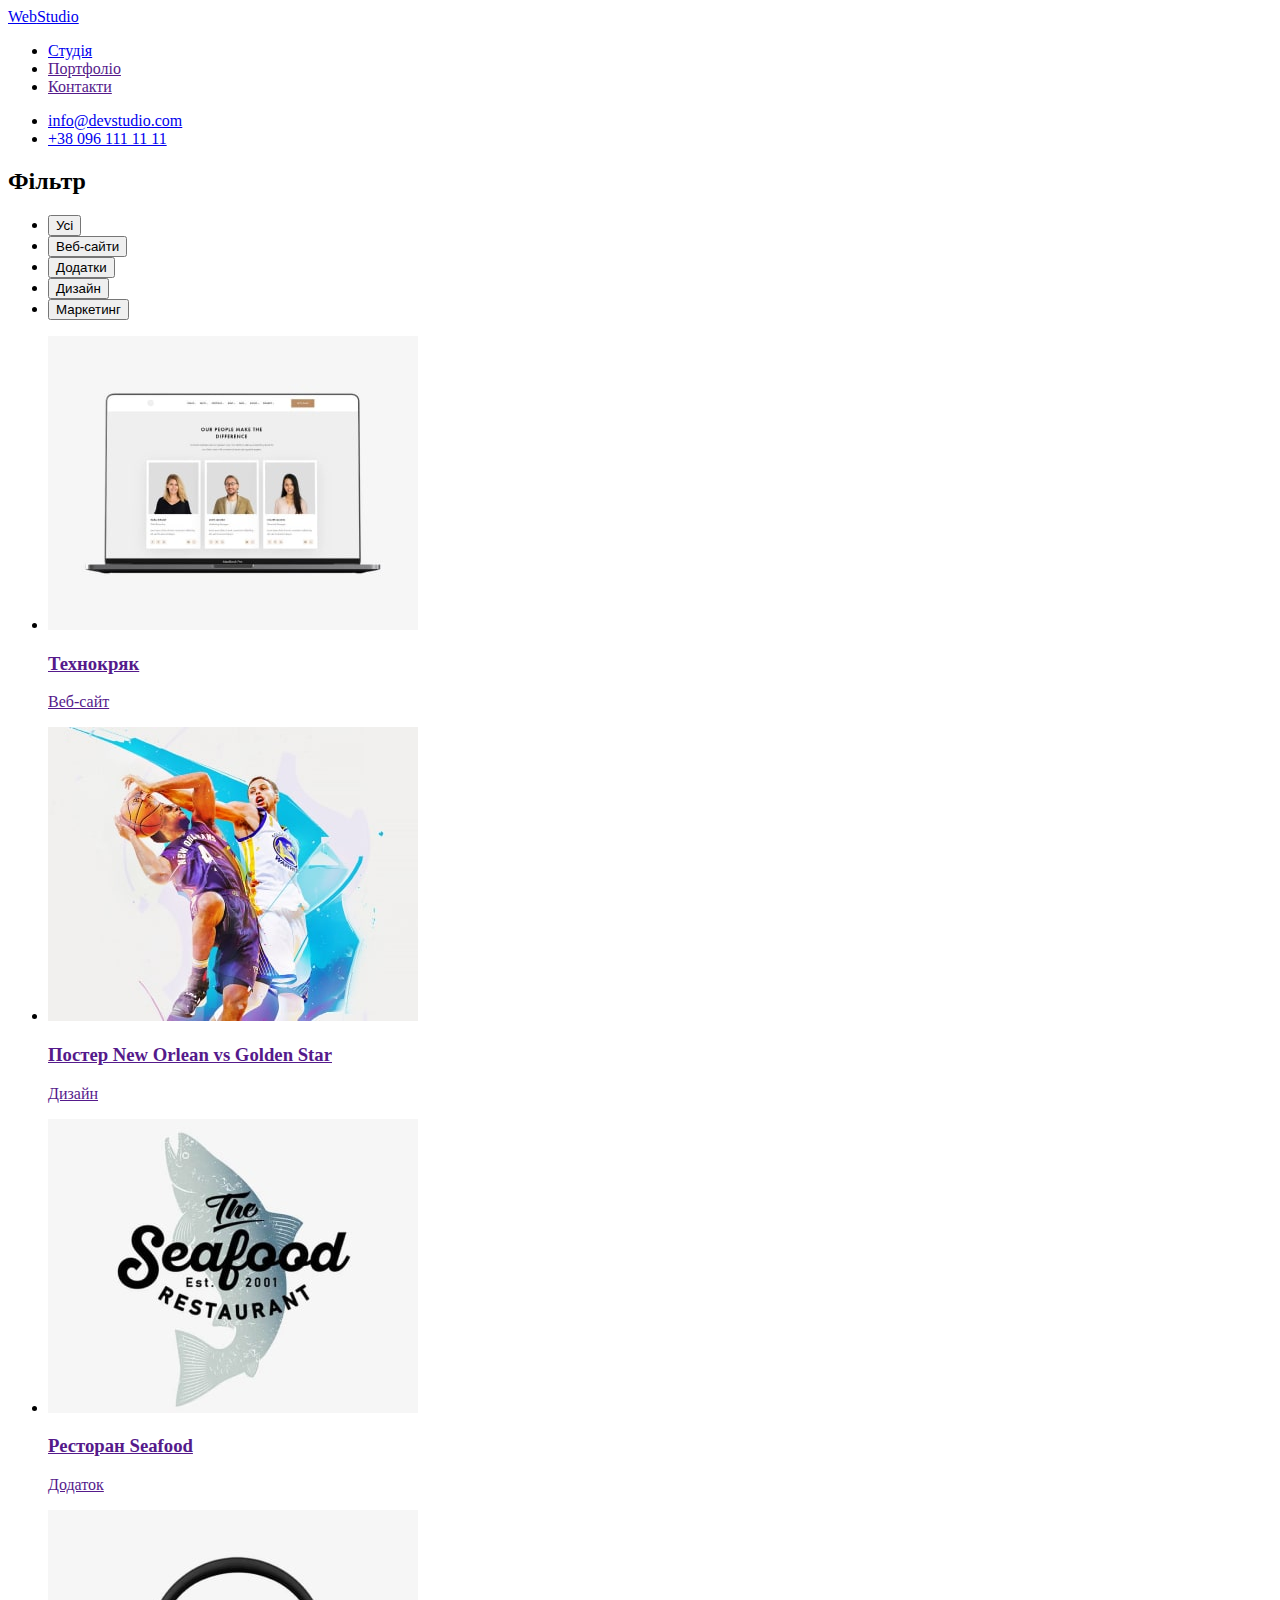
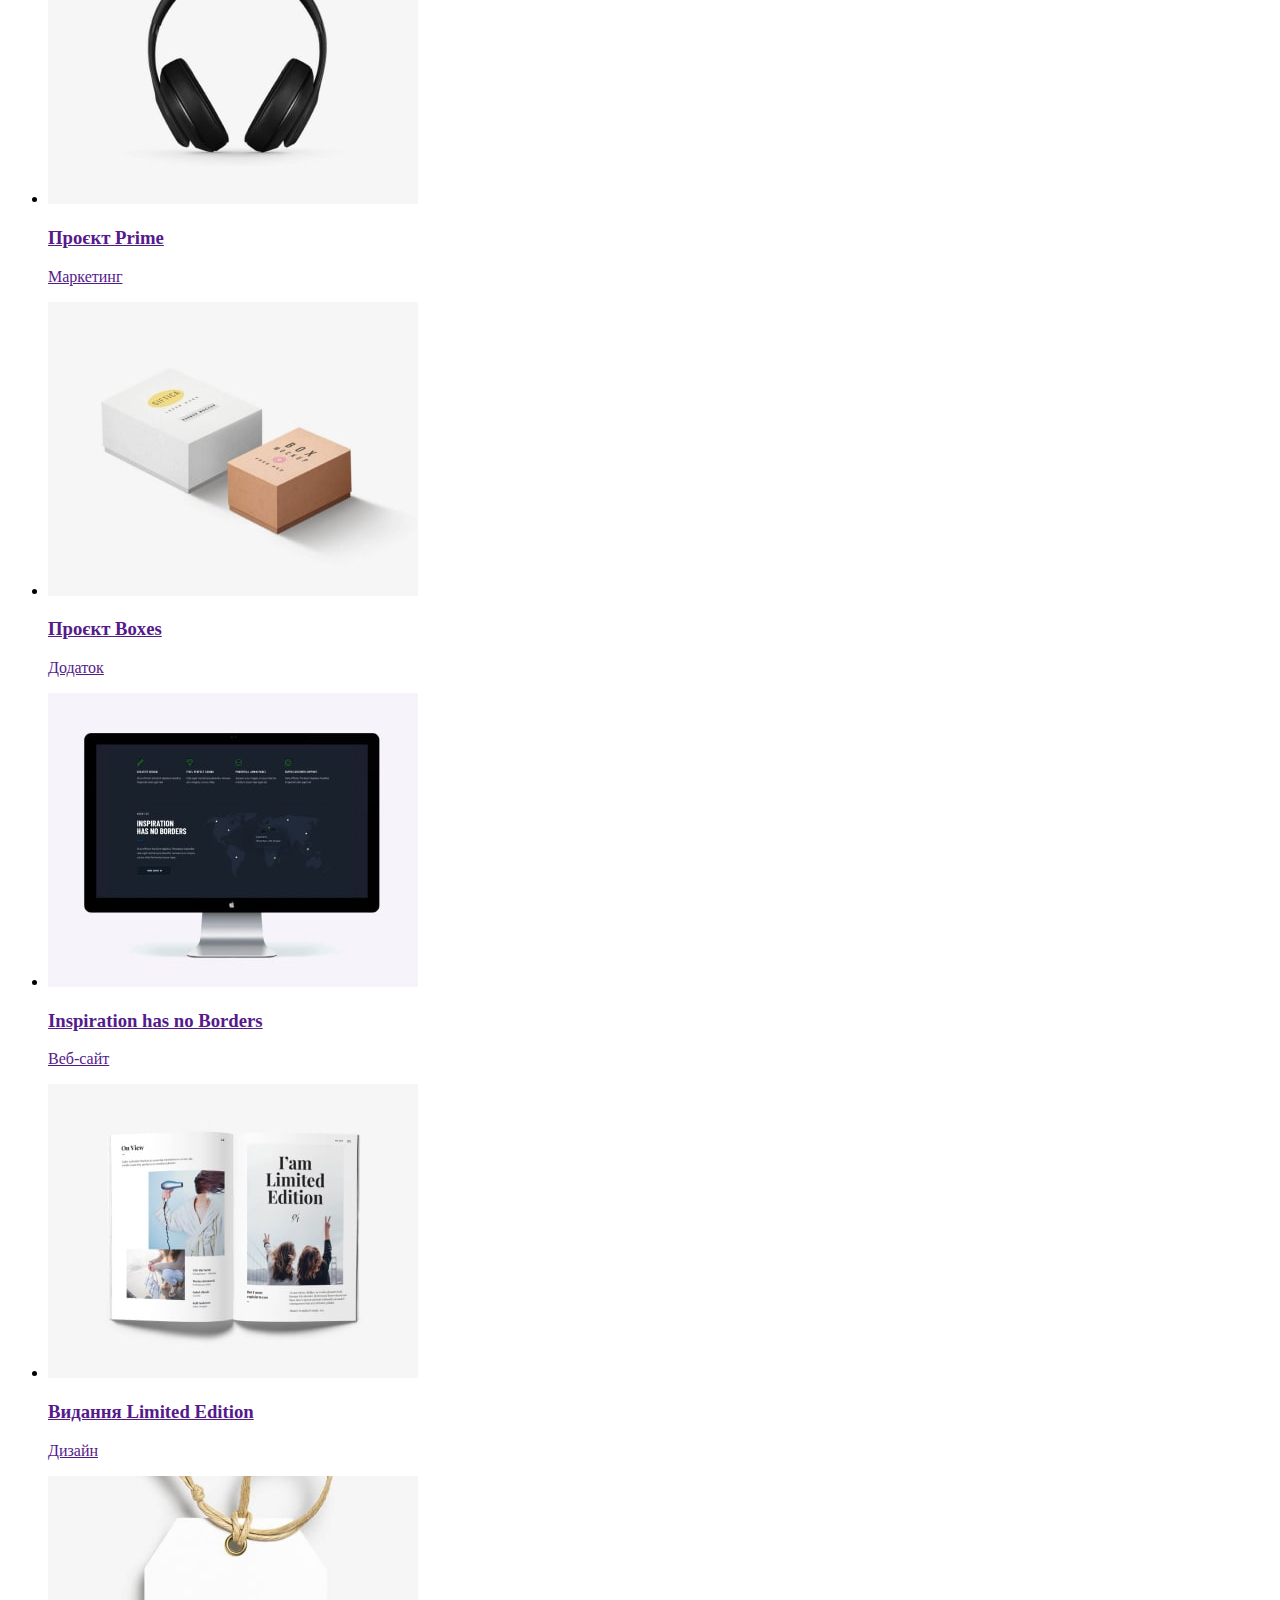
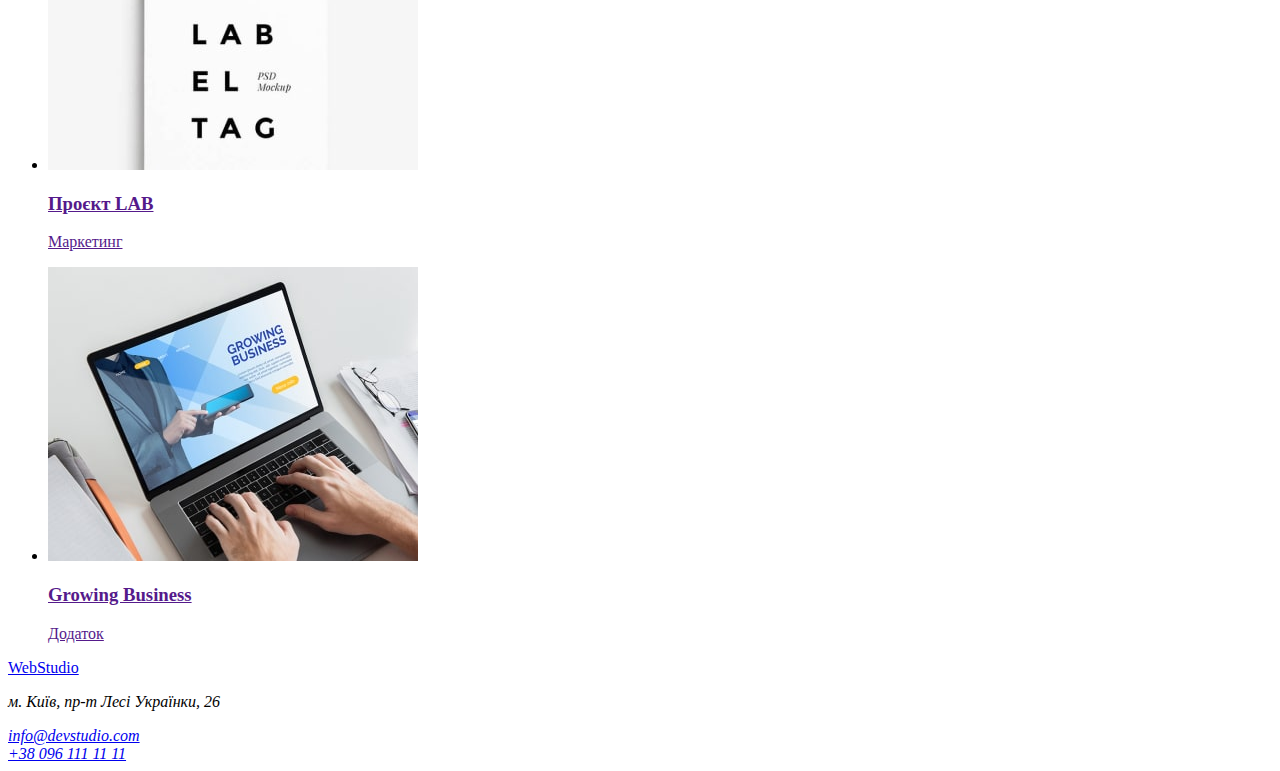
==== portfolio.html @ cff1c918 "html" ====
<!DOCTYPE html>
<html lang="uk">
  <head>
    <meta charset="UTF-8" />
    <meta http-equiv="X-UA-Compatible" content="IE=edge" />
    <meta name="viewport" content="width=device-width, initial-scale=1.0" />
    <title>Portfolio</title>
    <link rel="preconnect" href="https://fonts.googleapis.com" />
    <link rel="preconnect" href="https://fonts.gstatic.com" crossorigin />
    <link
      href="https://fonts.googleapis.com/css2?family=Roboto:wght@100;300;400;500;700;900&display=swap"
      rel="stylesheet"
    />
    <link rel="stylesheet" href="./css/style.css" />
  </head>
  <body class="body">
    <!--Хедер з навігацією-->
    <header class="header">
      <nav class="header-nav">
        <a href="/index.html" class="header-logo">
          Web<span class="logo-studio">Studio</span>
        </a>
        <ul class="header-nav-list">
          <li>
            <a href="./index.html" class="header-list-link header-link"
              >Студія</a
            >
          </li>
          <li>
            <a href="" class="header-list-link header-link link-portfolio"
              >Портфоліо</a
            >
          </li>
          <li><a href="" class="header-list-link header-link">Контакти</a></li>
        </ul>
      </nav>
      <div class="header-auth">
        <ul class="header-auth-nav">
          <li>
            <a href="mailto:info@devstudio.com" class="header-mail-link link"
              >info@devstudio.com</a
            >
          </li>
          <li>
            <a href="tel:+380961111111" class="header-tel-link link"
              >+38 096 111 11 11</a
            >
          </li>
        </ul>
      </div>
    </header>
    <main>
      <section class="section-portfolio">
        <!-- Фільтр -->
        <h2 class="visually-hidden">Фільтр</h2>
        <ul>
          <li><button class="filter-button" type="button">Усі</button></li>
          <li>
            <button class="filter-button" type="button">Веб-сайти</button>
          </li>
          <li><button class="filter-button" type="button">Додатки</button></li>
          <li><button class="filter-button" type="button">Дизайн</button></li>
          <li>
            <button class="filter-button" type="button">Маркетинг</button>
          </li>
        </ul>

        <!-- Проекти -->
        <h2 hidden class="section-title">Проекти</h2>
        <ul>
          <li>
            <a href="">
              <img
                src="./images/poster/tehnokry-min.jpg"
                alt="ноутбук з веб-дезайнелами"
                width="370"
              />
              <h3 class="project-title">Технокряк</h3>
              <p class="project-text">Веб-сайт</p>
            </a>
          </li>
          <li>
            <a href="">
              <img
                src="./images/poster/poster-min.jpg"
                alt="постер з баскетболістами"
                width="370"
              />
              <h3 class="project-title">Постер New Orlean vs Golden Star</h3>
              <p class="project-text">Дизайн</p>
            </a>
          </li>
          <li>
            <a href="">
              <img
                src="./images/poster/seafood-min.jpg"
                alt="логотип ресторана на фоні карася"
                width="370"
              />
              <h3 class="project-title">Ресторан Seafood</h3>
              <p class="project-text">Додаток</p>
            </a>
          </li>
          <li>
            <a href="">
              <img
                src="./images/poster/prime-min.jpg"
                alt="навушники"
                width="370"
              />
              <h3 class="project-title">Проєкт Prime</h3>
              <p class="project-text">Маркетинг</p>
            </a>
          </li>
          <li>
            <a href="">
              <img
                src="./images/poster/boxes-min.jpg"
                alt="дві коробки"
                width="370"
              />
              <h3 class="project-title">Проєкт Boxes</h3>
              <p class="project-text">Додаток</p>
            </a>
          </li>
          <li>
            <a href="">
              <img
                src="./images/poster/pc-min.jpg"
                alt="монітор комп'ютера"
                width="370"
              />
              <h3 class="project-title">Inspiration has no Borders</h3>
              <p class="project-text">Веб-сайт</p>
            </a>
          </li>
          <li>
            <a href="">
              <img
                src="./images/poster/limited-edition-min.jpg"
                alt="відкритий журнал "
                width="370"
              />
              <h3 class="project-title">Видання Limited Edition</h3>
              <p class="project-text">Дизайн</p>
            </a>
          </li>
          <li>
            <a href="">
              <img src="./images/poster/lab-min.jpg" alt="бірка" width="370" />
              <h3 class="project-title">Проєкт LAB</h3>
              <p class="project-text">Маркетинг</p>
            </a>
          </li>
          <li>
            <a href="">
              <img
                src="./images/poster/growing-business-min.jpg"
                alt="робота за ноутбуком"
                width="370"
              />
              <h3 class="project-title">Growing Business</h3>
              <p class="project-text">Додаток</p>
            </a>
          </li>
        </ul>
      </section>
    </main>

    <!--Підвал-->
    <footer class="footer">
      <a href="/index.html" class="footer-logo">
        Web<span class="logo-studio-w">Studio</span>
      </a>
      <address>
        <p class="address">м. Київ, пр-т Лесі Українки, 26</p>
        <a class="link-contact" href="mailto:info@devstudio.com"
          >info@devstudio.com</a
        >
        <br />
        <a class="link-contact" href="tel:+380961111111">+38 096 111 11 11</a>
      </address>
    </footer>
  </body>
</html>
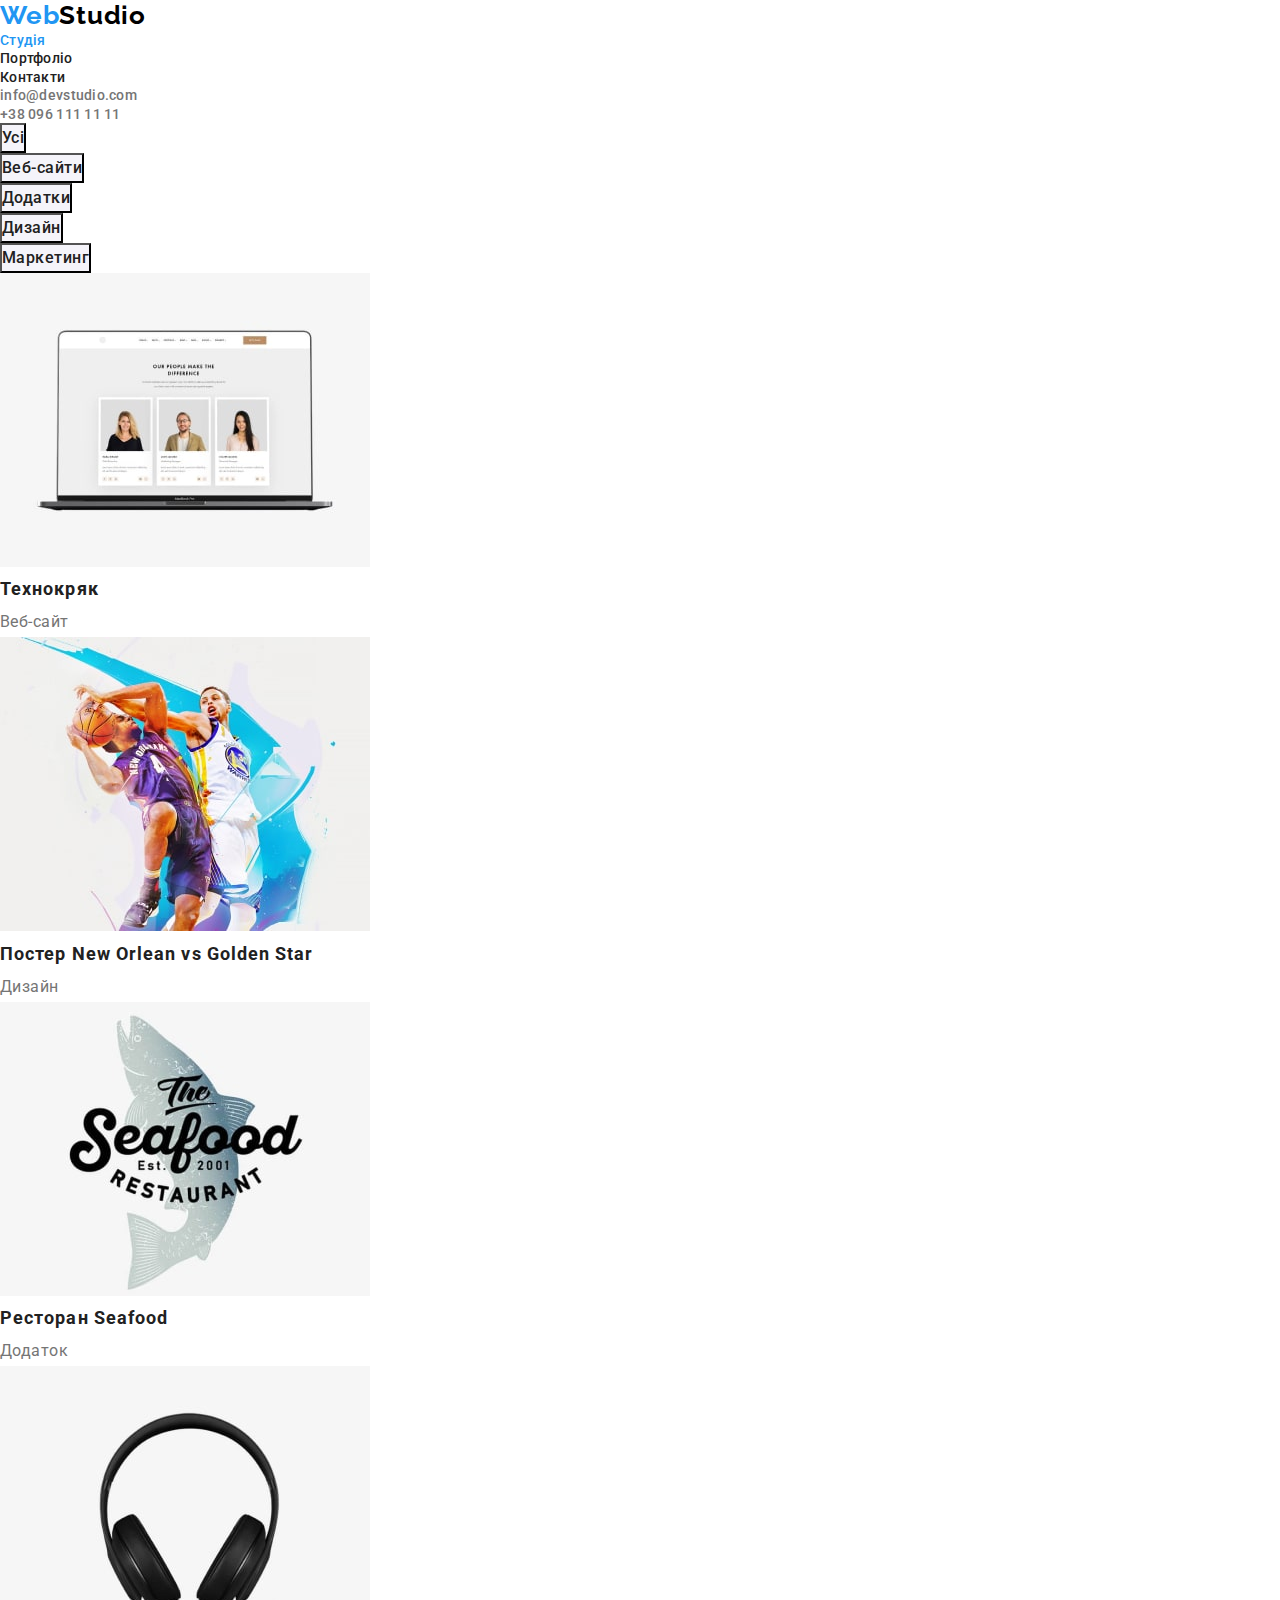
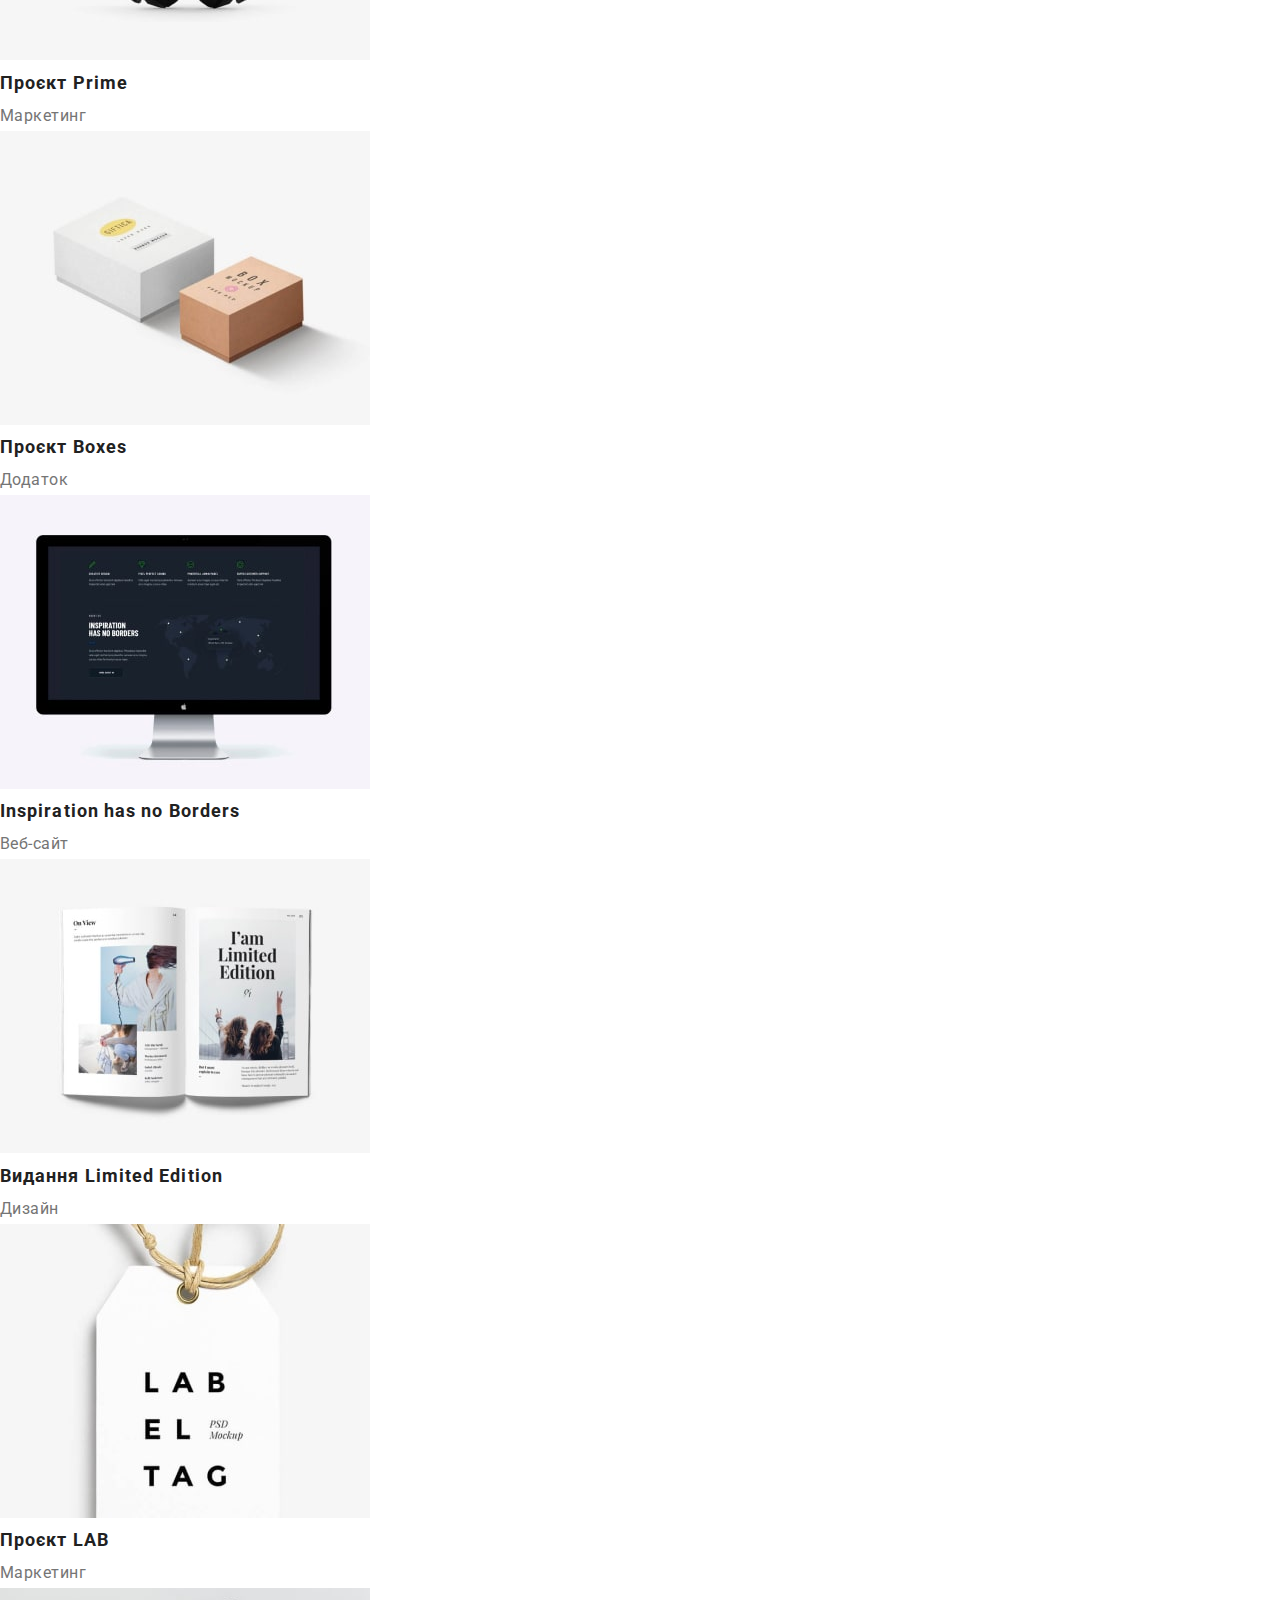
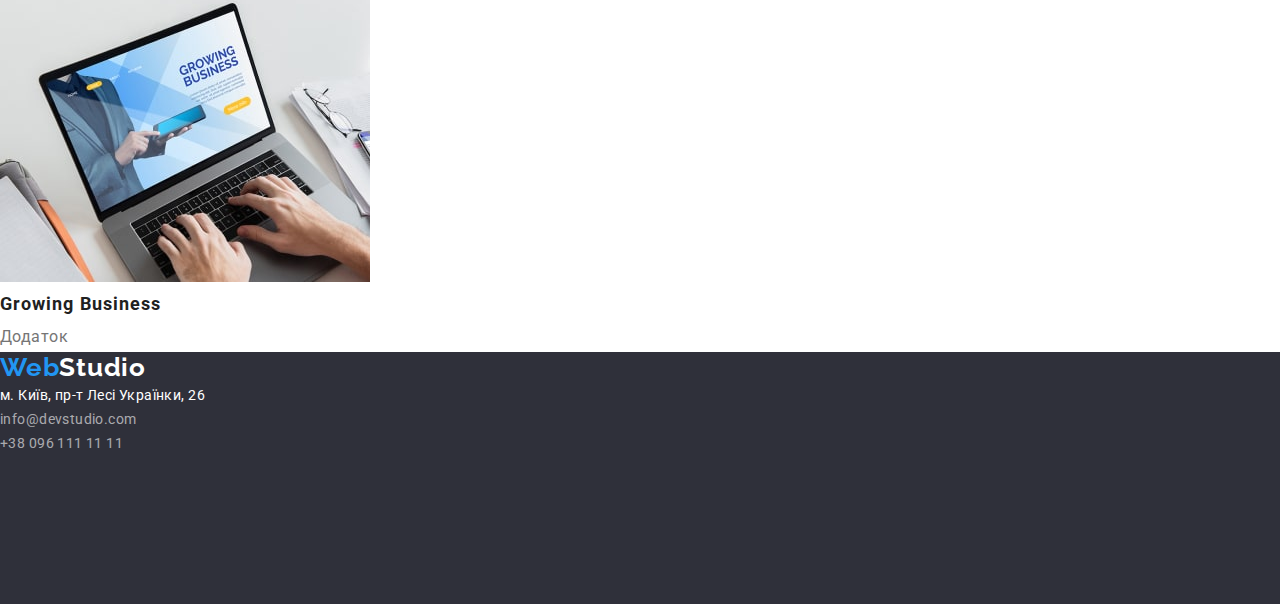
==== commit 5c542135: "html" ====
--- a/portfolio.html
+++ b/portfolio.html
@@ -4,70 +4,73 @@
     <meta charset="UTF-8" />
     <meta http-equiv="X-UA-Compatible" content="IE=edge" />
     <meta name="viewport" content="width=device-width, initial-scale=1.0" />
-    <title>Portfolio</title>
+    <title>Портфоліо</title>
     <link rel="preconnect" href="https://fonts.googleapis.com" />
     <link rel="preconnect" href="https://fonts.gstatic.com" crossorigin />
     <link
-      href="https://fonts.googleapis.com/css2?family=Roboto:wght@100;300;400;500;700;900&display=swap"
+      href="https://fonts.googleapis.com/css2?family=Montserrat:wght@400;700&family=Raleway:wght@700&family=Roboto:wght@100;300;400;500;700;900&display=swap"
       rel="stylesheet"
     />
+    <link rel="stylesheet" href="https://cdnjs.cloudflare.com/ajax/libs/modern-normalize/1.1.0/modern-normalize.min.css">
     <link rel="stylesheet" href="./css/style.css" />
   </head>
   <body class="body">
-    <!--Хедер з навігацією-->
-    <header class="header">
-      <nav class="header-nav">
-        <a href="/index.html" class="header-logo">
-          Web<span class="logo-studio">Studio</span>
-        </a>
-        <ul class="header-nav-list">
-          <li>
-            <a href="./index.html" class="header-list-link header-link"
-              >Студія</a
-            >
-          </li>
-          <li>
-            <a href="" class="header-list-link header-link link-portfolio"
-              >Портфоліо</a
-            >
-          </li>
-          <li><a href="" class="header-list-link header-link">Контакти</a></li>
-        </ul>
-      </nav>
-      <div class="header-auth">
-        <ul class="header-auth-nav">
-          <li>
-            <a href="mailto:info@devstudio.com" class="header-mail-link link"
-              >info@devstudio.com</a
-            >
-          </li>
-          <li>
-            <a href="tel:+380961111111" class="header-tel-link link"
-              >+38 096 111 11 11</a
-            >
-          </li>
-        </ul>
-      </div>
-    </header>
+    <!--Хедер, навігація-->
+    <div class="container">
+      <header class="header">
+        <nav class="header-nav">
+          <a href="/index.html" class="header-logo">
+            Web<span class="logo-studio">Studio</span>
+          </a>
+          <ul class="header-nav-list">
+            <li>
+              <a href="./index.html" class="header-list-link link-studio"
+                >Студія</a
+              >
+            </li>
+            <li>
+              <a href="./portfolio.html" class="header-list-link">Портфоліо</a>
+            </li>
+            <li><a href="" class="header-list-link">Контакти</a></li>
+          </ul>
+        </nav>
+        <!-- Хедер, контакти -->
+        <div class="header-auth">
+          <ul class="header-auth-nav">
+            <li>
+              <a href="mailto:info@devstudio.com" class="header-mail-link"
+                >info@devstudio.com</a
+              >
+            </li>
+            <li>
+              <a href="tel:+380961111111" class="header-tel-link"
+                >+38 096 111 11 11</a
+              >
+            </li>
+          </ul>
+        </div>
+      </header>
+    </div>
     <main>
       <section class="section-portfolio">
+        <div class="container">
         <!-- Фільтр -->
         <h2 class="visually-hidden">Фільтр</h2>
-        <ul>
-          <li><button class="filter-button" type="button">Усі</button></li>
+        <ul class="list">
+          <li><button class="filter-button button" type="button">Усі</button></li>
           <li>
-            <button class="filter-button" type="button">Веб-сайти</button>
+            <button class="filter-button button" type="button">Веб-сайти</button>
           </li>
-          <li><button class="filter-button" type="button">Додатки</button></li>
-          <li><button class="filter-button" type="button">Дизайн</button></li>
+          <li><button class="filter-button button" type="button">Додатки</button></li>
+          <li><button class="filter-button button" type="button">Дизайн</button></li>
           <li>
-            <button class="filter-button" type="button">Маркетинг</button>
+            <button class="filter-button button" type="button">Маркетинг</button>
           </li>
         </ul>
 
         <!-- Проекти -->
         <h2 hidden class="section-title">Проекти</h2>
-        <ul>
+        <ul class="list">
           <li>
             <a href="">
               <img
@@ -76,7 +79,7 @@
                 width="370"
               />
               <h3 class="project-title">Технокряк</h3>
-              <p class="project-text">Веб-сайт</p>
+              <p class="project-text text">Веб-сайт</p>
             </a>
           </li>
           <li>
@@ -87,7 +90,7 @@
                 width="370"
               />
               <h3 class="project-title">Постер New Orlean vs Golden Star</h3>
-              <p class="project-text">Дизайн</p>
+              <p class="project-text text">Дизайн</p>
             </a>
           </li>
           <li>
@@ -98,7 +101,7 @@
                 width="370"
               />
               <h3 class="project-title">Ресторан Seafood</h3>
-              <p class="project-text">Додаток</p>
+              <p class="project-text text">Додаток</p>
             </a>
           </li>
           <li>
@@ -109,7 +112,7 @@
                 width="370"
               />
               <h3 class="project-title">Проєкт Prime</h3>
-              <p class="project-text">Маркетинг</p>
+              <p class="project-text text">Маркетинг</p>
             </a>
           </li>
           <li>
@@ -120,7 +123,7 @@
                 width="370"
               />
               <h3 class="project-title">Проєкт Boxes</h3>
-              <p class="project-text">Додаток</p>
+              <p class="project-text text">Додаток</p>
             </a>
           </li>
           <li>
@@ -131,7 +134,7 @@
                 width="370"
               />
               <h3 class="project-title">Inspiration has no Borders</h3>
-              <p class="project-text">Веб-сайт</p>
+              <p class="project-text text">Веб-сайт</p>
             </a>
           </li>
           <li>
@@ -142,14 +145,14 @@
                 width="370"
               />
               <h3 class="project-title">Видання Limited Edition</h3>
-              <p class="project-text">Дизайн</p>
+              <p class="project-text text">Дизайн</p>
             </a>
           </li>
           <li>
             <a href="">
               <img src="./images/poster/lab-min.jpg" alt="бірка" width="370" />
               <h3 class="project-title">Проєкт LAB</h3>
-              <p class="project-text">Маркетинг</p>
+              <p class="project-text text">Маркетинг</p>
             </a>
           </li>
           <li>
@@ -160,26 +163,29 @@
                 width="370"
               />
               <h3 class="project-title">Growing Business</h3>
-              <p class="project-text">Додаток</p>
+              <p class="project-text text">Додаток</p>
             </a>
           </li>
         </ul>
+        </div>
       </section>
     </main>
 
     <!--Підвал-->
     <footer class="footer">
-      <a href="/index.html" class="footer-logo">
-        Web<span class="logo-studio-w">Studio</span>
-      </a>
-      <address>
-        <p class="address">м. Київ, пр-т Лесі Українки, 26</p>
-        <a class="link-contact" href="mailto:info@devstudio.com"
-          >info@devstudio.com</a
-        >
-        <br />
-        <a class="link-contact" href="tel:+380961111111">+38 096 111 11 11</a>
-      </address>
+      <div class="container">
+        <a href="/index.html" class="footer-logo">
+          Web<span class="logo-studio-w">Studio</span>
+        </a>
+        <address>
+          <p class="address">м. Київ, пр-т Лесі Українки, 26</p>
+          <a class="link-contact" href="mailto:info@devstudio.com"
+            >info@devstudio.com</a
+          >
+          <br />
+          <a class="link-contact" href="tel:+380961111111">+38 096 111 11 11</a>
+        </address>
+      </div>
     </footer>
   </body>
-</html>
+</html>--- a/css/style.css
+++ b/css/style.css
@@ -0,0 +1,282 @@
+/* #212121 головений колір тексту */
+/* #757575 другорядний колір тексту */
+/* #FFFFFF білий колір */
+* {
+  margin: 0;
+  padding: 0;
+}
+:root {
+  --priomary-text-color: #212121;
+  --secondary-text-color: #757575;
+  --accent-color: #2196f3;
+  --white: #ffffff;
+  --background-color1: #2f303a;
+  --button-active-color: #188ce8;
+}
+
+.body {
+  color: var(--priomary-text-color);
+  background-color: var(--white);
+  font-family: "Roboto", sans-serif;
+}
+
+ul {
+  list-style: none;
+}
+a {
+  text-decoration: none;
+  color: var(--priomary-text-color);
+}
+[type="button"]:hover,
+[type="button"]:focus {
+  background-color: var(--accent-color);
+}
+
+/* Хедер з навігацією */
+/* logo */
+.heder {
+  width: 1600px;
+  height: 80px;
+  left: 0px;
+  top: 0px;
+  background: var(--white);
+}
+.header-logo {
+  font-family: "Raleway";
+  font-weight: 700;
+  font-size: 26px;
+  line-height: calc(31 / 26);
+  letter-spacing: 0.03em;
+  color: var(--accent-color);
+}
+
+.logo-studio {
+  color: #000000;
+}
+
+/* nav */
+.header-list-link {
+  font-weight: 500;
+  font-size: 14px;
+  line-height: calc(16 / 14);
+  letter-spacing: 0.02em;
+}
+
+.header-nav-list .header-list-link:hover,
+.header-nav-list .header-list-link:focus {
+  color: var(--accent-color);
+}
+
+.header-auth-nav .header-tel-link:hover,
+.header-auth-nav .header-tel-link:focus {
+  color: var(--accent-color);
+}
+
+.header-auth-nav .header-mail-link:hover,
+.header-auth-nav .header-mail-link:focus {
+  color: var(--accent-color);
+}
+
+.header-mail-link {
+  font-weight: 500;
+  font-size: 14px;
+  line-height: calc(16 / 14);
+  letter-spacing: 0.02em;
+  color:  #757575;
+}
+
+.header-tel-link {
+  font-weight: 500;
+  font-size: 14px;
+  line-height: calc(16 / 14);
+  letter-spacing: 0.02em;
+  color: #757575;
+}
+
+.link-studio {
+  color: var(--accent-color);
+}
+
+/* Шапка */
+.hero {
+  width: 1600px;
+  height: 600px;
+  left: -7px;
+  top: 86px;
+  background-color: var(--background-color1);
+}
+
+.hero-title {
+  font-weight: 900;
+  font-size: 44px;
+  line-height: calc(60 / 44);
+  text-align: center;
+  letter-spacing: 0.06em;
+  text-transform: uppercase;
+  color: var(--white);
+}
+.hero-button {
+  font-weight: 700;
+  font-size: 16px;
+  line-height: calc(30 / 16);
+  display: flex;
+  align-items: center;
+  text-align: center;
+  letter-spacing: 0.06em;
+  font-family: inherit;
+}
+.hero-button:hover,
+.hero-button:focus {
+  color: var(--white);
+  background-color: var(--button-active-color);
+}
+
+/* Особливості */
+
+.features-title {
+  font-weight: 700;
+  font-size: 14px;
+  line-height: calc(16 / 14);
+  letter-spacing: 0.03em;
+  text-transform: uppercase;
+}
+
+.feature-text {
+  font-weight: 400;
+  font-size: 14px;
+  line-height: calc(24 / 14);
+  letter-spacing: 0.03em;
+  color: var(--secondary-text-color);
+}
+
+/*Чим ми займаємося */
+
+.activity-title {
+  font-weight: 700;
+  font-size: 36px;
+  line-height: calc(42 / 36);
+  text-align: center;
+  letter-spacing: 0.03em;
+}
+
+/* Наша команда */
+
+.team-title {
+  font-weight: 700;
+  font-size: 36px;
+  line-height: calc(42 / 36);
+  text-align: center;
+  letter-spacing: 0.03em;
+}
+
+.name {
+  font-weight: 500;
+  font-size: 16px;
+  line-height: calc(19 / 16);
+  text-align: center;
+  letter-spacing: 0.03em;
+}
+
+.profession {
+  font-weight: 400;
+  font-size: 16px;
+  line-height: calc(19 / 16);
+  text-align: center;
+  letter-spacing: 0.03em;
+  color: var(--secondary-text-color);
+}
+
+/* footer */
+.footer {
+  width: 1600px;
+  height: 252px;
+  left: 0px;
+  top: 2090px;
+  background-color: var(--background-color1);
+}
+
+.footer-logo {
+  font-family: "Raleway";
+  font-weight: 700;
+  font-size: 26px;
+  line-height: calc(31 / 26);
+  letter-spacing: 0.03em;
+  color: var(--accent-color);
+}
+
+.logo-studio-w {
+  color: var(--white);
+}
+.address {
+  font-weight: 400;
+  font-size: 14px;
+  line-height: calc(24 / 14);
+  letter-spacing: 0.03em;
+  color: var(--white);
+}
+.link-contact {
+  font-weight: 400;
+  font-size: 14px;
+  line-height: calc(24 / 14);
+  letter-spacing: 0.03em;
+  color: rgba(255, 255, 255, 0.6);
+}
+address {
+  font-style: normal;
+}
+
+/* Портфоліо */
+.visually-hidden {
+  position: absolute;
+  width: 1px;
+  height: 1px;
+  margin: -1px;
+  border: 0;
+  padding: 0;
+  white-space: nowrap;
+  clip-path: inset(100%);
+  clip: rect(0 0 0 0);
+  overflow: hidden;
+}
+
+.filter-button {
+  font-family: "Roboto";
+  font-weight: 500;
+  font-size: 16px;
+  line-height: calc(26 / 16);
+  text-align: center;
+  letter-spacing: 0.03em;
+  color: var(--priomary-text-color);
+  background-color: #f5f4fa;
+}
+
+.filter-button:hover,
+.filter-button:focus {
+  color: var(--white);
+  background-color: var(--accent-color);
+}
+
+/* Проекти */
+.project-title {
+  font-weight: 700;
+  font-size: 18px;
+  line-height: calc(36 / 18);
+  letter-spacing: 0.06em;
+  color: var(--priomary-text-color);
+}
+
+.hero-button,
+.filter-button {
+  cursor: pointer;
+}
+
+.project-text {
+  font-weight: 400;
+  font-size: 16px;
+  line-height: calc(30 / 16);
+  letter-spacing: 0.03em;
+  color: var(--secondary-text-color);
+}
+.link-portfolio {
+  color: var(--accent-color);
+}
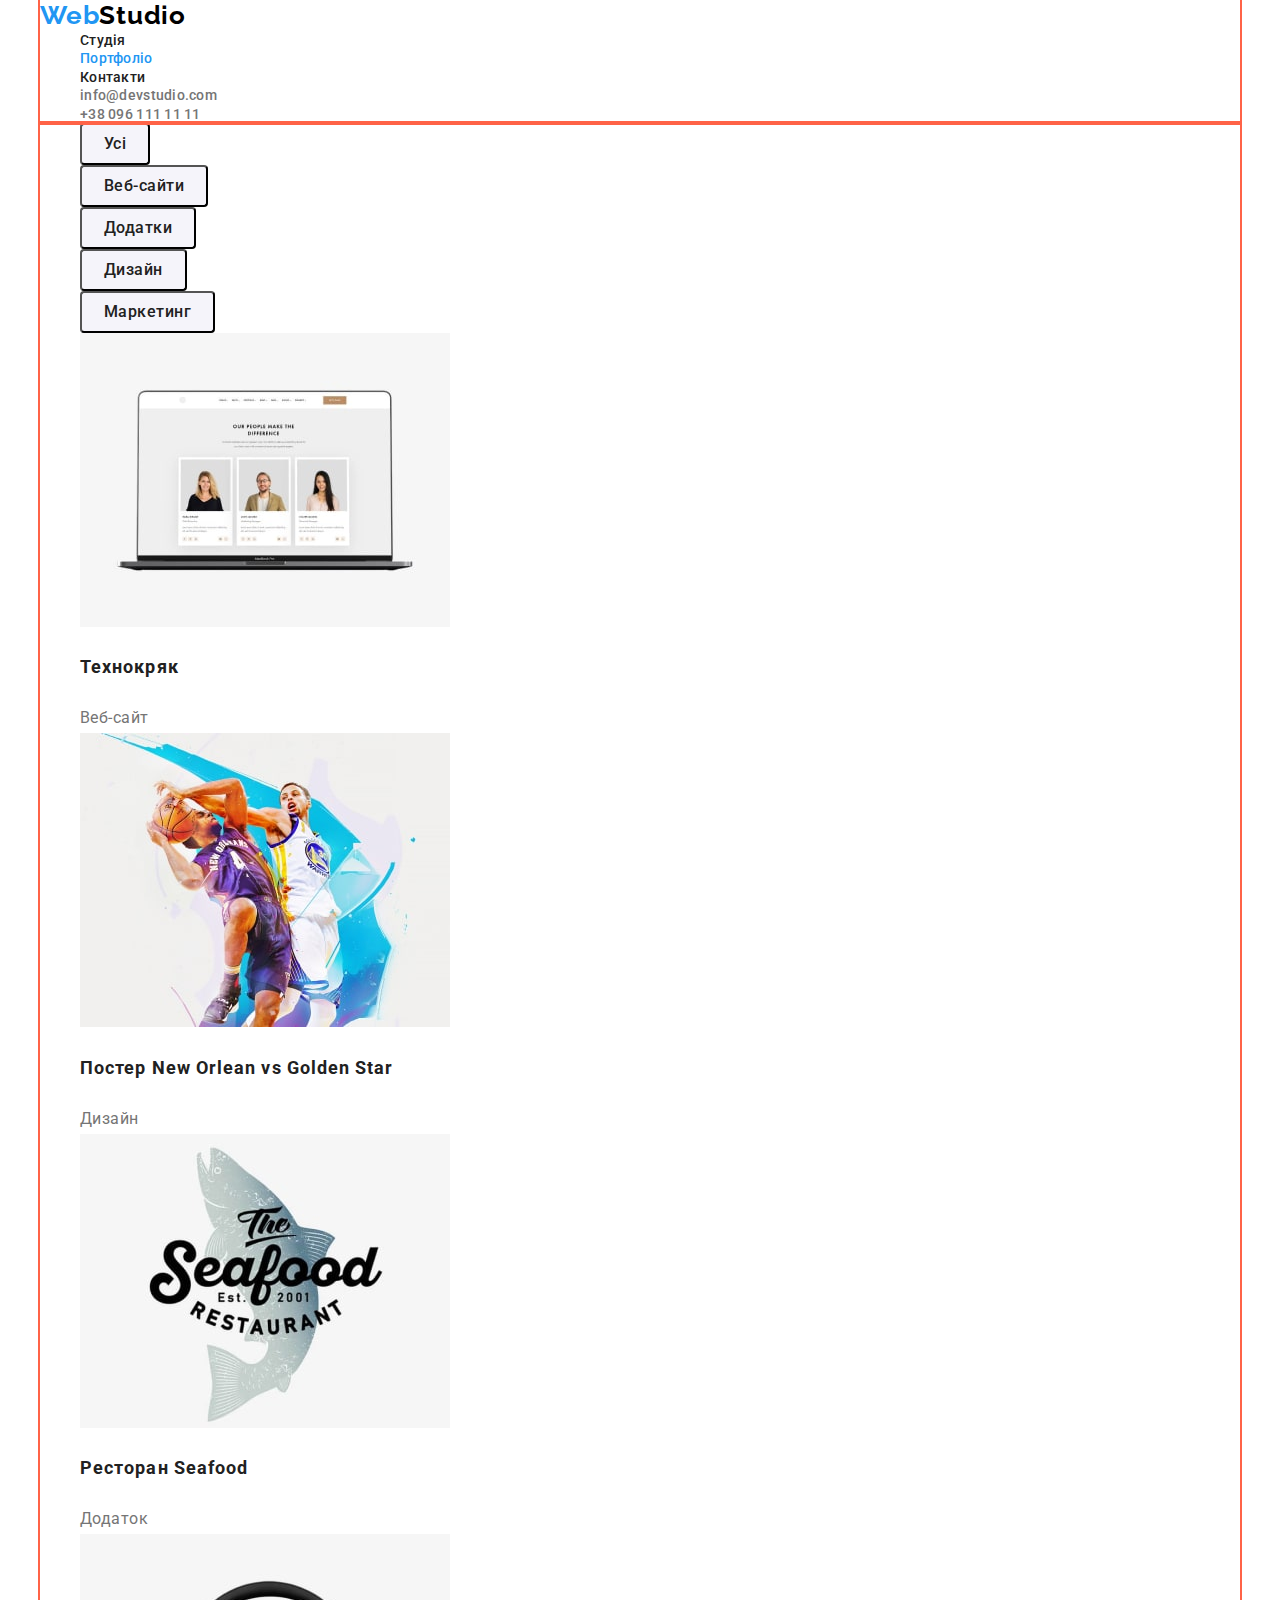
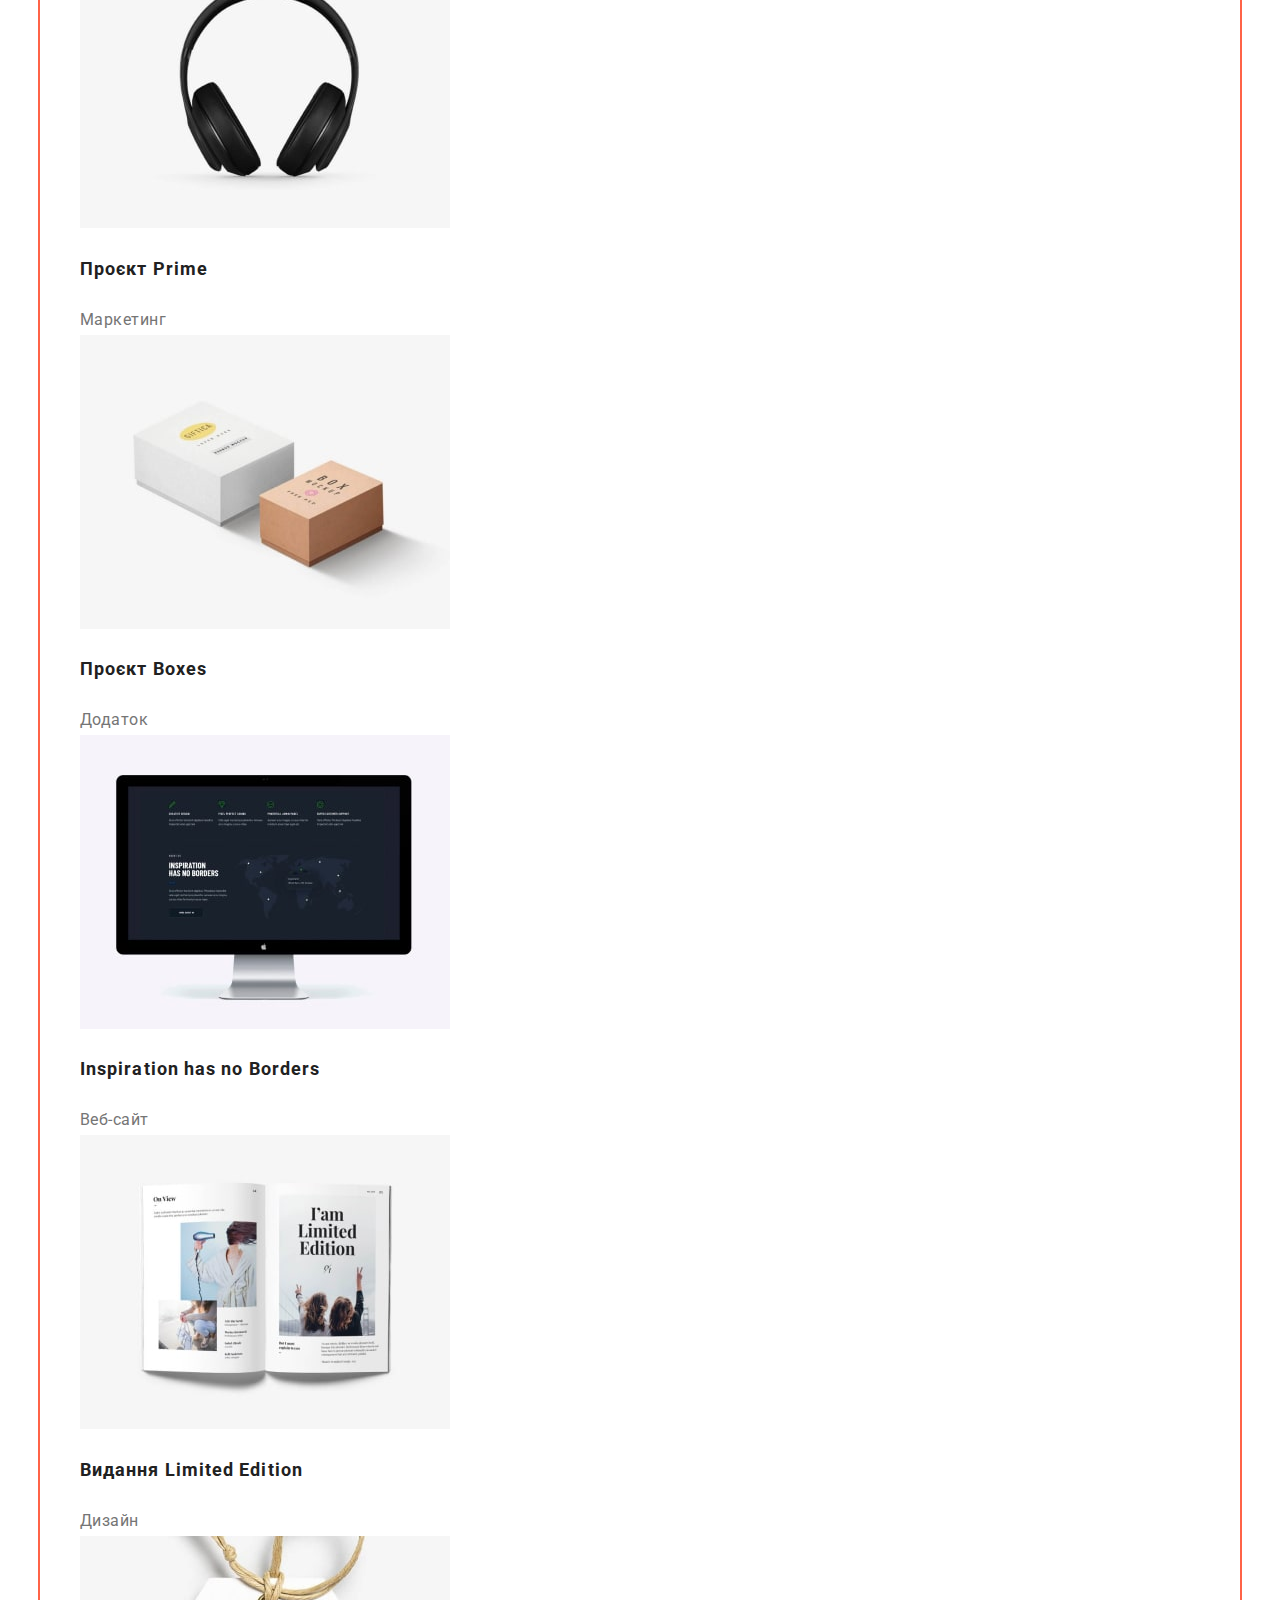
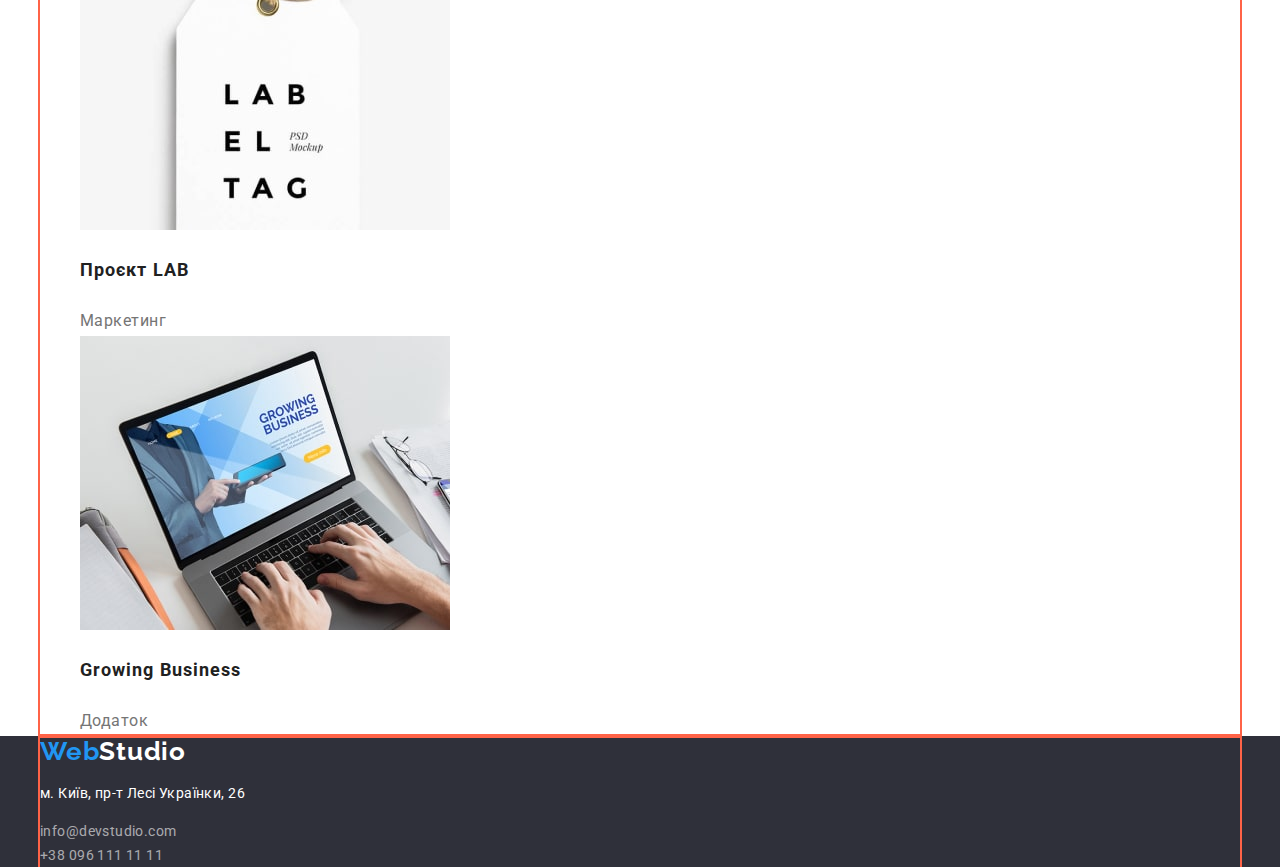
==== commit da646b77: "Update portfolio.html" ====
--- a/portfolio.html
+++ b/portfolio.html
@@ -24,12 +24,12 @@
           </a>
           <ul class="header-nav-list">
             <li>
-              <a href="./index.html" class="header-list-link link-studio"
+              <a href="./index.html" class="header-list-link"
                 >Студія</a
               >
             </li>
             <li>
-              <a href="./portfolio.html" class="header-list-link">Портфоліо</a>
+              <a href="./portfolio.html" class="header-list-link current">Портфоліо</a>
             </li>
             <li><a href="" class="header-list-link">Контакти</a></li>
           </ul>
--- a/css/style.css
+++ b/css/style.css
@@ -1,17 +1,30 @@
-/* #212121 головений колір тексту */
-/* #757575 другорядний колір тексту */
-/* #FFFFFF білий колір */
-* {
-  margin: 0;
-  padding: 0;
-}
+/*Base*/
+
 :root {
   --priomary-text-color: #212121;
   --secondary-text-color: #757575;
+
   --accent-color: #2196f3;
   --white: #ffffff;
   --background-color1: #2f303a;
-  --button-active-color: #188ce8;
+}
+
+ul {
+  list-style: none;
+  margin: 0px;
+}
+a {
+  text-decoration: none;
+  color: var(--priomary-text-color);
+}
+
+.container {
+  margin-left: auto;
+  margin-right: auto;
+
+  width: 1200px;
+
+  outline: 2px solid tomato;
 }
 
 .body {
@@ -20,27 +33,29 @@
   font-family: "Roboto", sans-serif;
 }
 
-ul {
-  list-style: none;
-}
-a {
-  text-decoration: none;
+.text {
+  margin: 0;
+}
+/* button */
+.button:hover,
+.button:focus {
+  color: var(--white);
+  background-color: var(--accent-color);
+}
+
+.button {
+  cursor: pointer;
+  border-radius: 4px;
+
   color: var(--priomary-text-color);
-}
-[type="button"]:hover,
-[type="button"]:focus {
-  background-color: var(--accent-color);
+  background-color: #f5f4fa;
+}
+.current {
+  color: var(--accent-color);
 }
 
 /* Хедер з навігацією */
-/* logo */
-.heder {
-  width: 1600px;
-  height: 80px;
-  left: 0px;
-  top: 0px;
-  background: var(--white);
-}
+
 .header-logo {
   font-family: "Raleway";
   font-weight: 700;
@@ -67,6 +82,10 @@
   color: var(--accent-color);
 }
 
+.header-auth-nav {
+  margin: 0;
+}
+
 .header-auth-nav .header-tel-link:hover,
 .header-auth-nav .header-tel-link:focus {
   color: var(--accent-color);
@@ -78,14 +97,6 @@
 }
 
 .header-mail-link {
-  font-weight: 500;
-  font-size: 14px;
-  line-height: calc(16 / 14);
-  letter-spacing: 0.02em;
-  color:  #757575;
-}
-
-.header-tel-link {
   font-weight: 500;
   font-size: 14px;
   line-height: calc(16 / 14);
@@ -93,47 +104,53 @@
   color: #757575;
 }
 
-.link-studio {
-  color: var(--accent-color);
-}
-
-/* Шапка */
+.header-tel-link {
+  font-weight: 500;
+  font-size: 14px;
+  line-height: calc(16 / 14);
+  letter-spacing: 0.02em;
+  color: #757575;
+}
+
+/* Герой */
 .hero {
-  width: 1600px;
-  height: 600px;
   left: -7px;
   top: 86px;
   background-color: var(--background-color1);
+  text-align: center;
+  letter-spacing: 0.06em;
+  color: var(--white);
 }
 
 .hero-title {
+  margin-top: 0px;
+  margin-bottom: 30px;
+  padding-top: 200px;
+
   font-weight: 900;
   font-size: 44px;
   line-height: calc(60 / 44);
-  text-align: center;
-  letter-spacing: 0.06em;
   text-transform: uppercase;
-  color: var(--white);
 }
 .hero-button {
+  margin-bottom: 200px;
+  padding: 10px 32px;
+
   font-weight: 700;
   font-size: 16px;
   line-height: calc(30 / 16);
-  display: flex;
-  align-items: center;
-  text-align: center;
-  letter-spacing: 0.06em;
-  font-family: inherit;
-}
-.hero-button:hover,
-.hero-button:focus {
-  color: var(--white);
-  background-color: var(--button-active-color);
 }
 
 /* Особливості */
+.features {
+  padding-top: 94px;
+  padding-bottom: 94px;
+}
 
 .features-title {
+  margin: 0;
+  padding-bottom: 10px;
+
   font-weight: 700;
   font-size: 14px;
   line-height: calc(16 / 14);
@@ -146,12 +163,16 @@
   font-size: 14px;
   line-height: calc(24 / 14);
   letter-spacing: 0.03em;
+
   color: var(--secondary-text-color);
 }
 
 /*Чим ми займаємося */
 
-.activity-title {
+.section-title {
+  margin: 0;
+  padding-bottom: 50px;
+
   font-weight: 700;
   font-size: 36px;
   line-height: calc(42 / 36);
@@ -161,15 +182,19 @@
 
 /* Наша команда */
 
-.team-title {
-  font-weight: 700;
-  font-size: 36px;
-  line-height: calc(42 / 36);
-  text-align: center;
-  letter-spacing: 0.03em;
+.title-team {
+  padding-top: 94px;
+  padding-bottom: 50px;
+}
+
+.name-img{
+  padding-bottom: 30px;
 }
 
 .name {
+  padding-bottom: 10px;
+  
+
   font-weight: 500;
   font-size: 16px;
   line-height: calc(19 / 16);
@@ -178,20 +203,24 @@
 }
 
 .profession {
+  padding-bottom: 30px;
+
+
   font-weight: 400;
   font-size: 16px;
   line-height: calc(19 / 16);
   text-align: center;
   letter-spacing: 0.03em;
+
   color: var(--secondary-text-color);
+}
+
+.card {
+  padding-bottom: 94px;
 }
 
 /* footer */
 .footer {
-  width: 1600px;
-  height: 252px;
-  left: 0px;
-  top: 2090px;
   background-color: var(--background-color1);
 }
 
@@ -215,11 +244,17 @@
   color: var(--white);
 }
 .link-contact {
+
+
   font-weight: 400;
   font-size: 14px;
   line-height: calc(24 / 14);
   letter-spacing: 0.03em;
   color: rgba(255, 255, 255, 0.6);
+}
+.link-contact:focus,
+.link-contact:hover {
+  color: var(--accent-color);
 }
 address {
   font-style: normal;
@@ -240,20 +275,12 @@
 }
 
 .filter-button {
-  font-family: "Roboto";
+  padding: 6px 22px;
+
   font-weight: 500;
   font-size: 16px;
   line-height: calc(26 / 16);
-  text-align: center;
-  letter-spacing: 0.03em;
-  color: var(--priomary-text-color);
-  background-color: #f5f4fa;
-}
-
-.filter-button:hover,
-.filter-button:focus {
-  color: var(--white);
-  background-color: var(--accent-color);
+  letter-spacing: 0.03em;
 }
 
 /* Проекти */
@@ -265,11 +292,6 @@
   color: var(--priomary-text-color);
 }
 
-.hero-button,
-.filter-button {
-  cursor: pointer;
-}
-
 .project-text {
   font-weight: 400;
   font-size: 16px;
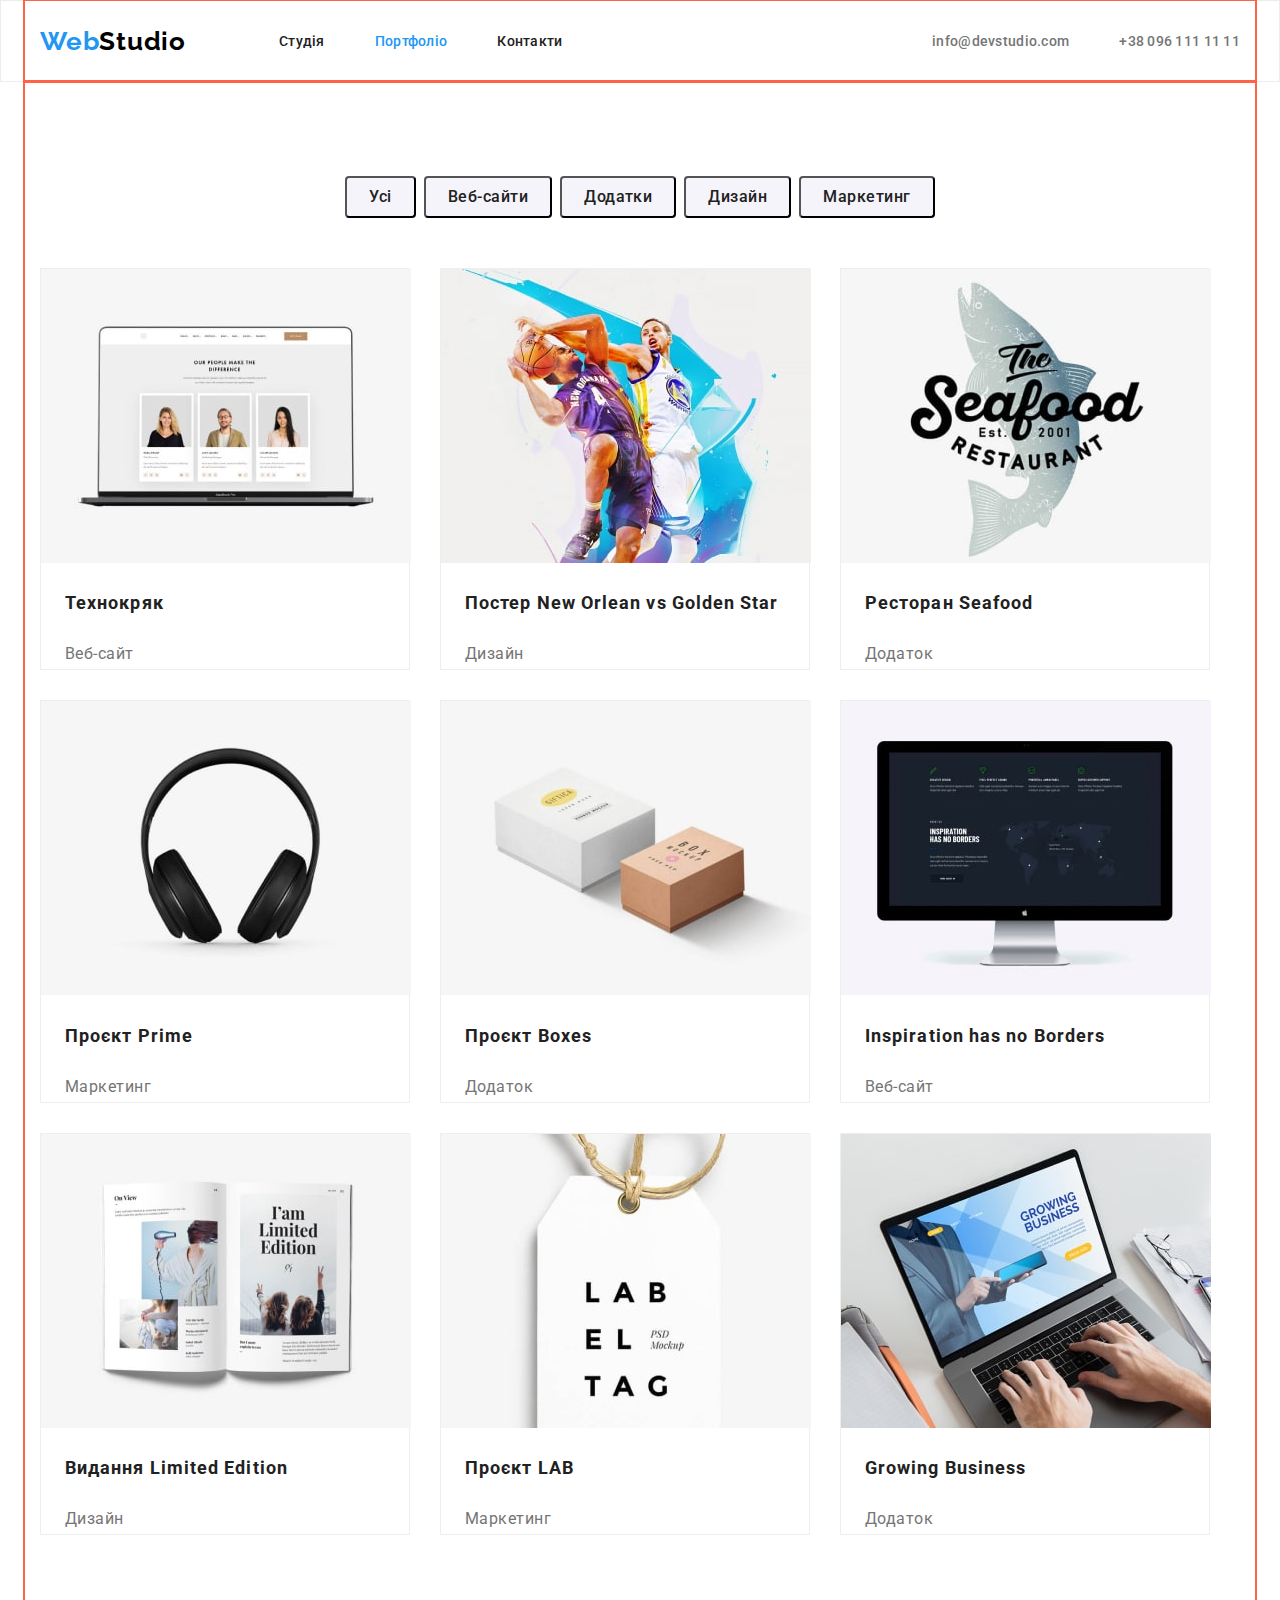
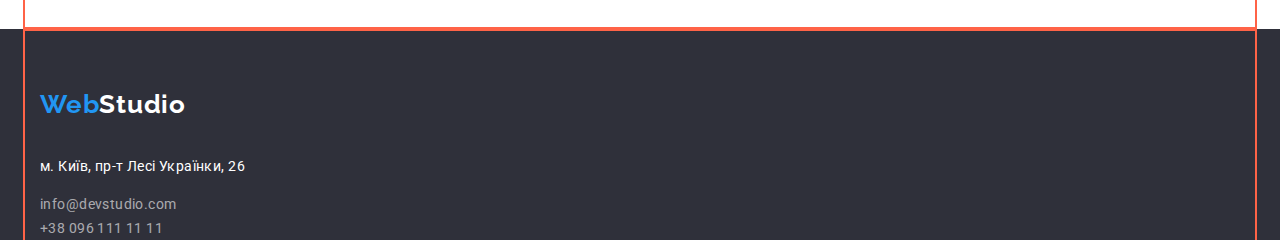
==== commit 4d983fea: "html" ====
--- a/portfolio.html
+++ b/portfolio.html
@@ -11,162 +11,180 @@
       href="https://fonts.googleapis.com/css2?family=Montserrat:wght@400;700&family=Raleway:wght@700&family=Roboto:wght@100;300;400;500;700;900&display=swap"
       rel="stylesheet"
     />
-    <link rel="stylesheet" href="https://cdnjs.cloudflare.com/ajax/libs/modern-normalize/1.1.0/modern-normalize.min.css">
+    <link
+      rel="stylesheet"
+      href="https://cdnjs.cloudflare.com/ajax/libs/modern-normalize/1.1.0/modern-normalize.min.css"
+    />
     <link rel="stylesheet" href="./css/style.css" />
   </head>
   <body class="body">
-    <!--Хедер, навігація-->
-    <div class="container">
-      <header class="header">
+    <!--Хедер-->
+    <header class="header">
+      <div class="container main-nav">
+        <a href="/index.html" class="header-logo">
+          Web<span class="logo-studio">Studio</span></a
+        >
         <nav class="header-nav">
-          <a href="/index.html" class="header-logo">
-            Web<span class="logo-studio">Studio</span>
-          </a>
           <ul class="header-nav-list">
-            <li>
-              <a href="./index.html" class="header-list-link"
-                >Студія</a
+            <li class="item">
+              <a href="./index.html" class="header-list-link">Студія</a>
+            </li>
+            <li class="item">
+              <a href="./portfolio.html" class="header-list-link current"
+                >Портфоліо</a
               >
             </li>
-            <li>
-              <a href="./portfolio.html" class="header-list-link current">Портфоліо</a>
-            </li>
-            <li><a href="" class="header-list-link">Контакти</a></li>
+            <li class="item">
+              <a href="" class="header-list-link">Контакти</a>
+            </li>
           </ul>
         </nav>
-        <!-- Хедер, контакти -->
-        <div class="header-auth">
-          <ul class="header-auth-nav">
-            <li>
-              <a href="mailto:info@devstudio.com" class="header-mail-link"
-                >info@devstudio.com</a
-              >
-            </li>
-            <li>
-              <a href="tel:+380961111111" class="header-tel-link"
-                >+38 096 111 11 11</a
-              >
-            </li>
-          </ul>
-        </div>
-      </header>
-    </div>
+        <ul class="header-auth-nav">
+          <li class="item">
+            <a href="mailto:info@devstudio.com" class="header-mail-link"
+              >info@devstudio.com</a
+            >
+          </li>
+          <li class="item">
+            <a href="tel:+380961111111" class="header-tel-link"
+              >+38 096 111 11 11</a
+            >
+          </li>
+        </ul>
+      </div>
+    </header>
     <main>
       <section class="section-portfolio">
         <div class="container">
-        <!-- Фільтр -->
-        <h2 class="visually-hidden">Фільтр</h2>
-        <ul class="list">
-          <li><button class="filter-button button" type="button">Усі</button></li>
-          <li>
-            <button class="filter-button button" type="button">Веб-сайти</button>
-          </li>
-          <li><button class="filter-button button" type="button">Додатки</button></li>
-          <li><button class="filter-button button" type="button">Дизайн</button></li>
-          <li>
-            <button class="filter-button button" type="button">Маркетинг</button>
-          </li>
-        </ul>
+          <!-- Фільтр -->
+          <h2 class="visually-hidden">Фільтр</h2>
+          <ul class="filter-list">
+            <li class="filter-item">
+              <button class="filter-button button" type="button">Усі</button>
+            </li>
+            <li class="filter-item">
+              <button class="filter-button button" type="button">
+                Веб-сайти
+              </button>
+            </li>
+            <li class="filter-item">
+              <button class="filter-button button" type="button">
+                Додатки
+              </button>
+            </li>
+            <li class="filter-item">
+              <button class="filter-button button" type="button">Дизайн</button>
+            </li>
+            <li class="filter-item">
+              <button class="filter-button button" type="button">
+                Маркетинг
+              </button>
+            </li>
+          </ul>
 
-        <!-- Проекти -->
-        <h2 hidden class="section-title">Проекти</h2>
-        <ul class="list">
-          <li>
-            <a href="">
-              <img
-                src="./images/poster/tehnokry-min.jpg"
-                alt="ноутбук з веб-дезайнелами"
-                width="370"
-              />
-              <h3 class="project-title">Технокряк</h3>
-              <p class="project-text text">Веб-сайт</p>
-            </a>
-          </li>
-          <li>
-            <a href="">
-              <img
-                src="./images/poster/poster-min.jpg"
-                alt="постер з баскетболістами"
-                width="370"
-              />
-              <h3 class="project-title">Постер New Orlean vs Golden Star</h3>
-              <p class="project-text text">Дизайн</p>
-            </a>
-          </li>
-          <li>
-            <a href="">
-              <img
-                src="./images/poster/seafood-min.jpg"
-                alt="логотип ресторана на фоні карася"
-                width="370"
-              />
-              <h3 class="project-title">Ресторан Seafood</h3>
-              <p class="project-text text">Додаток</p>
-            </a>
-          </li>
-          <li>
-            <a href="">
-              <img
-                src="./images/poster/prime-min.jpg"
-                alt="навушники"
-                width="370"
-              />
-              <h3 class="project-title">Проєкт Prime</h3>
-              <p class="project-text text">Маркетинг</p>
-            </a>
-          </li>
-          <li>
-            <a href="">
-              <img
-                src="./images/poster/boxes-min.jpg"
-                alt="дві коробки"
-                width="370"
-              />
-              <h3 class="project-title">Проєкт Boxes</h3>
-              <p class="project-text text">Додаток</p>
-            </a>
-          </li>
-          <li>
-            <a href="">
-              <img
-                src="./images/poster/pc-min.jpg"
-                alt="монітор комп'ютера"
-                width="370"
-              />
-              <h3 class="project-title">Inspiration has no Borders</h3>
-              <p class="project-text text">Веб-сайт</p>
-            </a>
-          </li>
-          <li>
-            <a href="">
-              <img
-                src="./images/poster/limited-edition-min.jpg"
-                alt="відкритий журнал "
-                width="370"
-              />
-              <h3 class="project-title">Видання Limited Edition</h3>
-              <p class="project-text text">Дизайн</p>
-            </a>
-          </li>
-          <li>
-            <a href="">
-              <img src="./images/poster/lab-min.jpg" alt="бірка" width="370" />
-              <h3 class="project-title">Проєкт LAB</h3>
-              <p class="project-text text">Маркетинг</p>
-            </a>
-          </li>
-          <li>
-            <a href="">
-              <img
-                src="./images/poster/growing-business-min.jpg"
-                alt="робота за ноутбуком"
-                width="370"
-              />
-              <h3 class="project-title">Growing Business</h3>
-              <p class="project-text text">Додаток</p>
-            </a>
-          </li>
-        </ul>
+          <!-- Проекти -->
+          <h2 hidden class="section-title">Проекти</h2>
+          <ul class="projects-list list">
+            <li class="project-item item">
+              <a href="">
+                <img
+                  src="./images/poster/tehnokry-min.jpg"
+                  alt="ноутбук з веб-дезайнелами"
+                  width="370"
+                />
+                <h3 class="project-title">Технокряк</h3>
+                <p class="project-text text">Веб-сайт</p>
+              </a>
+            </li>
+            <li class="project-item item">
+              <a href="">
+                <img
+                  src="./images/poster/poster-min.jpg"
+                  alt="постер з баскетболістами"
+                  width="370"
+                />
+                <h3 class="project-title">Постер New Orlean vs Golden Star</h3>
+                <p class="project-text text">Дизайн</p>
+              </a>
+            </li>
+            <li class="project-item item">
+              <a href="">
+                <img
+                  src="./images/poster/seafood-min.jpg"
+                  alt="логотип ресторана на фоні карася"
+                  width="370"
+                />
+                <h3 class="project-title">Ресторан Seafood</h3>
+                <p class="project-text text">Додаток</p>
+              </a>
+            </li>
+            <li class="project-item item">
+              <a href="">
+                <img
+                  src="./images/poster/prime-min.jpg"
+                  alt="навушники"
+                  width="370"
+                />
+                <h3 class="project-title">Проєкт Prime</h3>
+                <p class="project-text text">Маркетинг</p>
+              </a>
+            </li>
+            <li class="project-item item">
+              <a href="">
+                <img
+                  src="./images/poster/boxes-min.jpg"
+                  alt="дві коробки"
+                  width="370"
+                />
+                <h3 class="project-title">Проєкт Boxes</h3>
+                <p class="project-text text">Додаток</p>
+              </a>
+            </li>
+            <li class="project-item item">
+              <a href="">
+                <img
+                  src="./images/poster/pc-min.jpg"
+                  alt="монітор комп'ютера"
+                  width="370"
+                />
+                <h3 class="project-title">Inspiration has no Borders</h3>
+                <p class="project-text text">Веб-сайт</p>
+              </a>
+            </li>
+            <li class="project-item item">
+              <a href="">
+                <img
+                  src="./images/poster/limited-edition-min.jpg"
+                  alt="відкритий журнал "
+                  width="370"
+                />
+                <h3 class="project-title">Видання Limited Edition</h3>
+                <p class="project-text text">Дизайн</p>
+              </a>
+            </li>
+            <li class="project-item item">
+              <a href="">
+                <img
+                  src="./images/poster/lab-min.jpg"
+                  alt="бірка"
+                  width="370"
+                />
+                <h3 class="project-title">Проєкт LAB</h3>
+                <p class="project-text text">Маркетинг</p>
+              </a>
+            </li>
+            <li class="project-item item">
+              <a href="">
+                <img
+                  src="./images/poster/growing-business-min.jpg"
+                  alt="робота за ноутбуком"
+                  width="370"
+                />
+                <h3 class="project-title">Growing Business</h3>
+                <p class="project-text text">Додаток</p>
+              </a>
+            </li>
+          </ul>
         </div>
       </section>
     </main>
@@ -188,4 +206,4 @@
       </div>
     </footer>
   </body>
-</html>+</html>
--- a/css/style.css
+++ b/css/style.css
@@ -12,7 +12,9 @@
 ul {
   list-style: none;
   margin: 0px;
-}
+  padding: 0px;
+}
+
 a {
   text-decoration: none;
   color: var(--priomary-text-color);
@@ -22,7 +24,10 @@
   margin-left: auto;
   margin-right: auto;
 
-  width: 1200px;
+  padding-left: 15px;
+  padding-right: 15px;
+
+  width: 1230px;
 
   outline: 2px solid tomato;
 }
@@ -56,12 +61,17 @@
 
 /* Хедер з навігацією */
 
+.header {
+  border: 1px solid #ececec;
+}
+
 .header-logo {
   font-family: "Raleway";
   font-weight: 700;
   font-size: 26px;
   line-height: calc(31 / 26);
   letter-spacing: 0.03em;
+
   color: var(--accent-color);
 }
 
@@ -70,33 +80,59 @@
 }
 
 /* nav */
+.main-nav {
+  display: flex;
+  align-items: center;
+}
+
 .header-list-link {
+  display: block;
+  padding-top: 32px;
+  padding-bottom: 32px;
+
   font-weight: 500;
   font-size: 14px;
   line-height: calc(16 / 14);
   letter-spacing: 0.02em;
 }
 
-.header-nav-list .header-list-link:hover,
-.header-nav-list .header-list-link:focus {
-  color: var(--accent-color);
+.header-list-link:hover,
+.header-list-link:focus {
+  color: var(--accent-color);
+}
+.header-nav-list {
+  display: flex;
+  margin-left: 93px;
+}
+
+.header-nav-list .item + .item {
+  margin-left: 50px;
 }
 
 .header-auth-nav {
-  margin: 0;
-}
-
-.header-auth-nav .header-tel-link:hover,
-.header-auth-nav .header-tel-link:focus {
-  color: var(--accent-color);
-}
-
-.header-auth-nav .header-mail-link:hover,
-.header-auth-nav .header-mail-link:focus {
+  display: flex;
+  margin-left: auto;
+}
+
+.header-auth-nav .item + .item {
+  margin-left: 50px;
+}
+
+.header-tel-link:hover,
+.header-tel-link:focus {
+  color: var(--accent-color);
+}
+
+.header-mail-link:hover,
+.header-mail-link:focus {
   color: var(--accent-color);
 }
 
 .header-mail-link {
+  display: block;
+  padding-top: 32px;
+  padding-bottom: 32px;
+
   font-weight: 500;
   font-size: 14px;
   line-height: calc(16 / 14);
@@ -105,6 +141,10 @@
 }
 
 .header-tel-link {
+  display: block;
+  padding-top: 32px;
+  padding-bottom: 32px;
+
   font-weight: 500;
   font-size: 14px;
   line-height: calc(16 / 14);
@@ -125,7 +165,6 @@
 .hero-title {
   margin-top: 0px;
   margin-bottom: 30px;
-  padding-top: 200px;
 
   font-weight: 900;
   font-size: 44px;
@@ -133,7 +172,6 @@
   text-transform: uppercase;
 }
 .hero-button {
-  margin-bottom: 200px;
   padding: 10px 32px;
 
   font-weight: 700;
@@ -144,7 +182,22 @@
 /* Особливості */
 .features {
   padding-top: 94px;
-  padding-bottom: 94px;
+}
+
+.features-list {
+  display: flex;
+}
+
+.features-list .item {
+  width: 270px;
+}
+
+.features-list .item {
+  margin-right: 30px;
+}
+
+.features-list .item:last-child {
+  margin-right: 0px;
 }
 
 .features-title {
@@ -168,6 +221,22 @@
 }
 
 /*Чим ми займаємося */
+.activity {
+  padding-top: 118px;
+}
+
+.activity-list {
+  display: flex;
+  padding-bottom: 94px;
+}
+
+.activity-list .item {
+  margin-right: 30px;
+}
+
+.activity-list .item:last-child {
+  margin-right: 0px;
+}
 
 .section-title {
   margin: 0;
@@ -182,18 +251,33 @@
 
 /* Наша команда */
 
+.team {
+  padding-top: 94px;
+  background: #f5f4fa;
+}
+
+.team-list {
+  display: flex;
+}
+
 .title-team {
-  padding-top: 94px;
   padding-bottom: 50px;
 }
 
-.name-img{
+.team-list .card {
+  margin-right: 30px;
+}
+
+.team-list .card:last-child {
+  margin-right: 0px;
+}
+
+.name-img {
   padding-bottom: 30px;
 }
 
 .name {
   padding-bottom: 10px;
-  
 
   font-weight: 500;
   font-size: 16px;
@@ -205,7 +289,6 @@
 .profession {
   padding-bottom: 30px;
 
-
   font-weight: 400;
   font-size: 16px;
   line-height: calc(19 / 16);
@@ -216,7 +299,7 @@
 }
 
 .card {
-  padding-bottom: 94px;
+  background: #ffffff;
 }
 
 /* footer */
@@ -225,6 +308,8 @@
 }
 
 .footer-logo {
+  display: block;
+  padding-top: 60px;
   font-family: "Raleway";
   font-weight: 700;
   font-size: 26px;
@@ -244,8 +329,7 @@
   color: var(--white);
 }
 .link-contact {
-
-
+  padding-top: 9px;
   font-weight: 400;
   font-size: 14px;
   line-height: calc(24 / 14);
@@ -257,6 +341,7 @@
   color: var(--accent-color);
 }
 address {
+  padding-top: 20px;
   font-style: normal;
 }
 
@@ -283,8 +368,19 @@
   letter-spacing: 0.03em;
 }
 
+.filter-list .filter-item + .filter-item {
+  margin-left: 8px;
+}
+
+.filter-list {
+  display: flex;
+  justify-content: center;
+  padding-top: 94px;
+}
+
 /* Проекти */
 .project-title {
+  padding-left: 24px;
   font-weight: 700;
   font-size: 18px;
   line-height: calc(36 / 18);
@@ -292,13 +388,41 @@
   color: var(--priomary-text-color);
 }
 
+.project-item:nth-last-child(3n) {
+  margin-right: 0;
+}
+
 .project-text {
+  padding-left: 24px;
   font-weight: 400;
   font-size: 16px;
   line-height: calc(30 / 16);
   letter-spacing: 0.03em;
   color: var(--secondary-text-color);
 }
+
 .link-portfolio {
   color: var(--accent-color);
 }
+
+.projects-list {
+  display: flex;
+  flex-wrap: wrap;
+  padding-top: 50px;
+  padding-bottom: 94px;
+  padding-right: auto;
+}
+
+.projects-list .item {
+  width: 370px;
+  margin-right: 30px;
+  margin-bottom: 30px;
+}
+
+.project-item:nth-last-child(-n + 3) {
+  margin-bottom: 0;
+}
+
+.project-item {
+  border: 1px solid #eeeeee;
+}
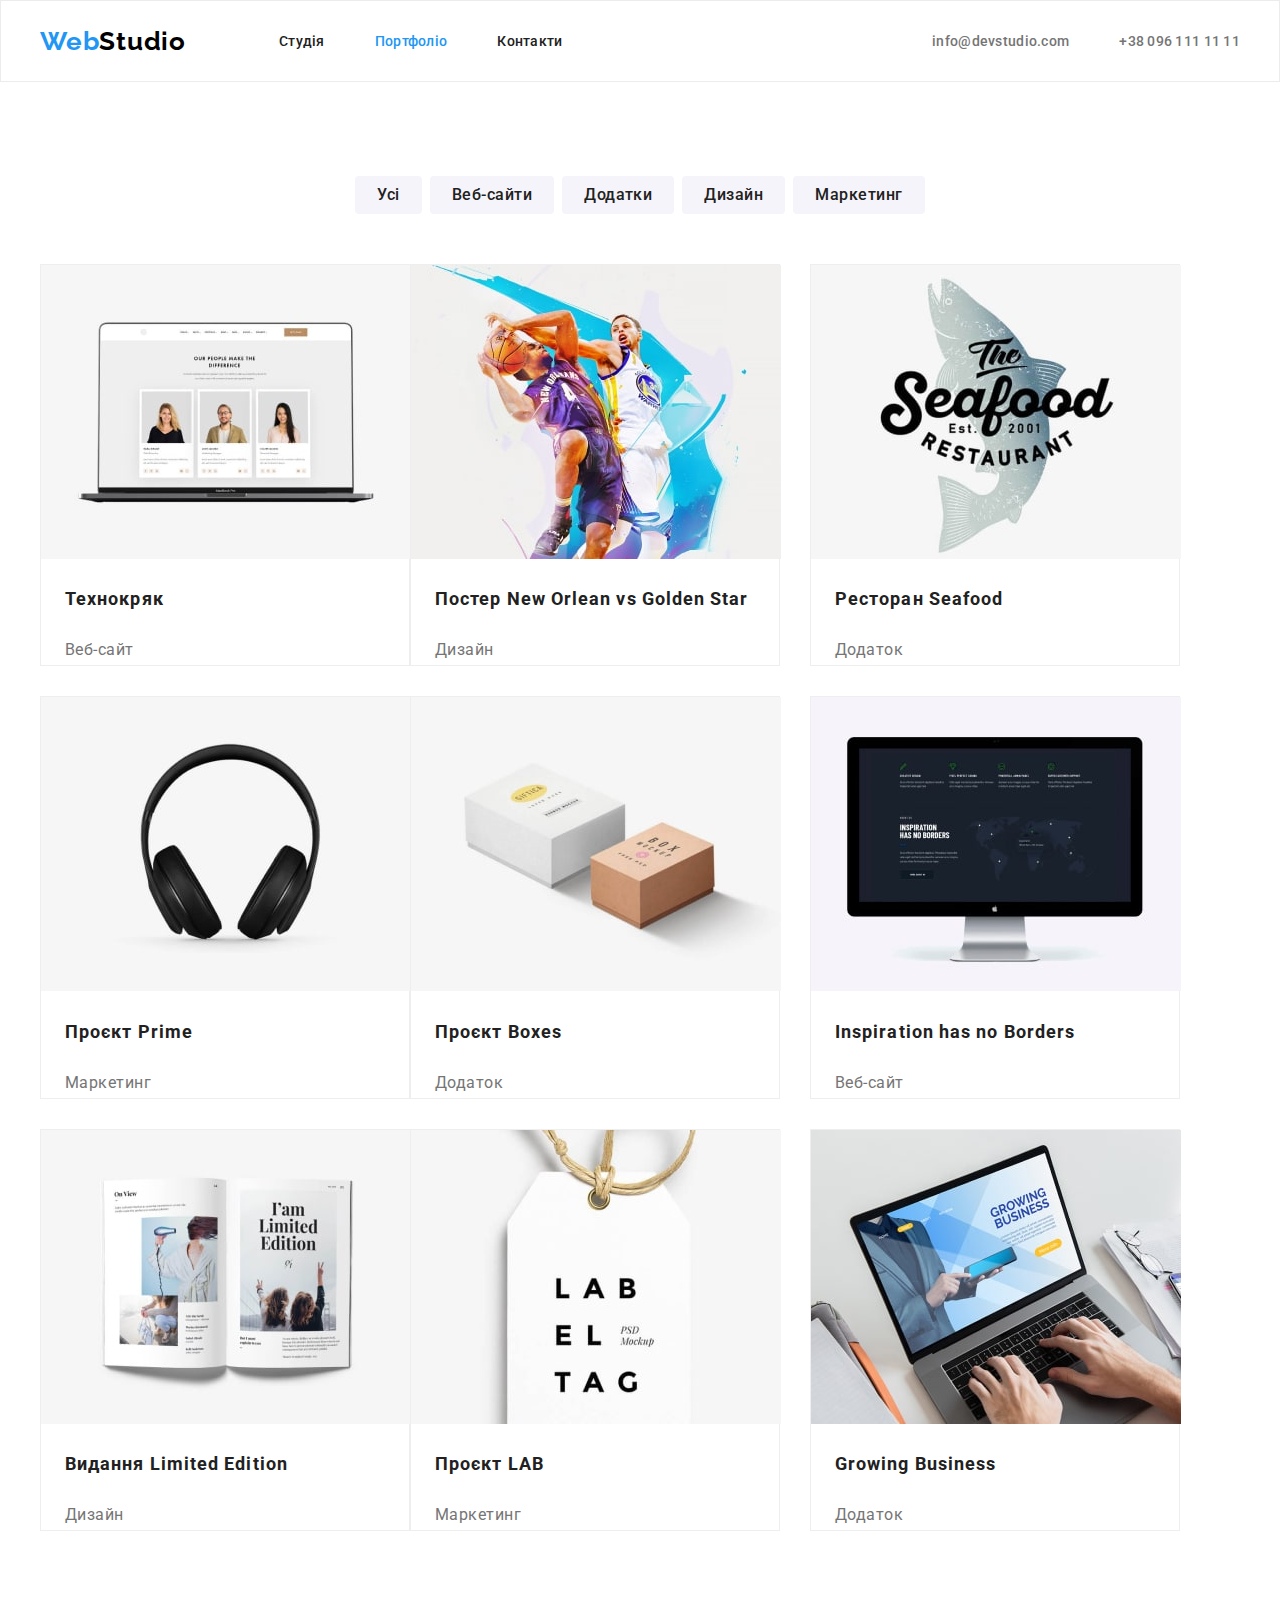
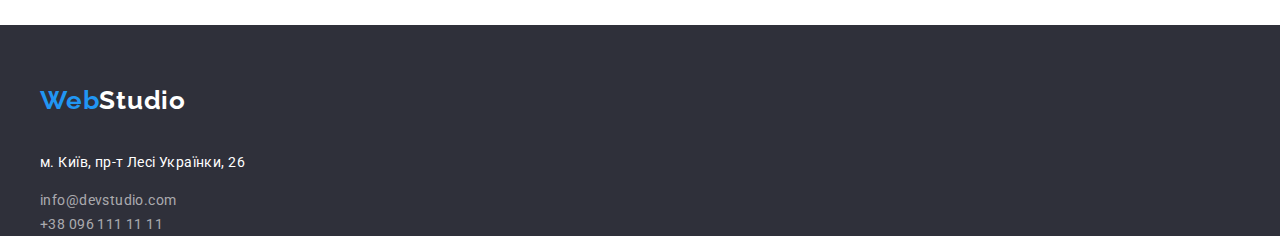
==== commit ccf94b49: "Update portfolio.html" ====
--- a/portfolio.html
+++ b/portfolio.html
@@ -107,7 +107,7 @@
                 <p class="project-text text">Дизайн</p>
               </a>
             </li>
-            <li class="project-item item">
+            <li class="project-item item item-t">
               <a href="">
                 <img
                   src="./images/poster/seafood-min.jpg"
@@ -140,7 +140,7 @@
                 <p class="project-text text">Додаток</p>
               </a>
             </li>
-            <li class="project-item item">
+            <li class="project-item item item-t">
               <a href="">
                 <img
                   src="./images/poster/pc-min.jpg"
@@ -173,7 +173,7 @@
                 <p class="project-text text">Маркетинг</p>
               </a>
             </li>
-            <li class="project-item item">
+            <li class="project-item item item-t">
               <a href="">
                 <img
                   src="./images/poster/growing-business-min.jpg"
--- a/css/style.css
+++ b/css/style.css
@@ -28,8 +28,6 @@
   padding-right: 15px;
 
   width: 1230px;
-
-  outline: 2px solid tomato;
 }
 
 .body {
@@ -54,6 +52,7 @@
 
   color: var(--priomary-text-color);
   background-color: #f5f4fa;
+  border: transparent;
 }
 .current {
   color: var(--accent-color);
@@ -154,6 +153,8 @@
 
 /* Герой */
 .hero {
+  padding-top: 200px;
+  padding-bottom: 200px;
   left: -7px;
   top: 86px;
   background-color: var(--background-color1);
@@ -413,12 +414,17 @@
   padding-right: auto;
 }
 
+
 .projects-list .item {
   width: 370px;
   margin-right: 30px;
   margin-bottom: 30px;
 }
 
+.projects-list li:nth-last-child(3n) {
+  margin-right: 0;
+}
+
 .project-item:nth-last-child(-n + 3) {
   margin-bottom: 0;
 }
